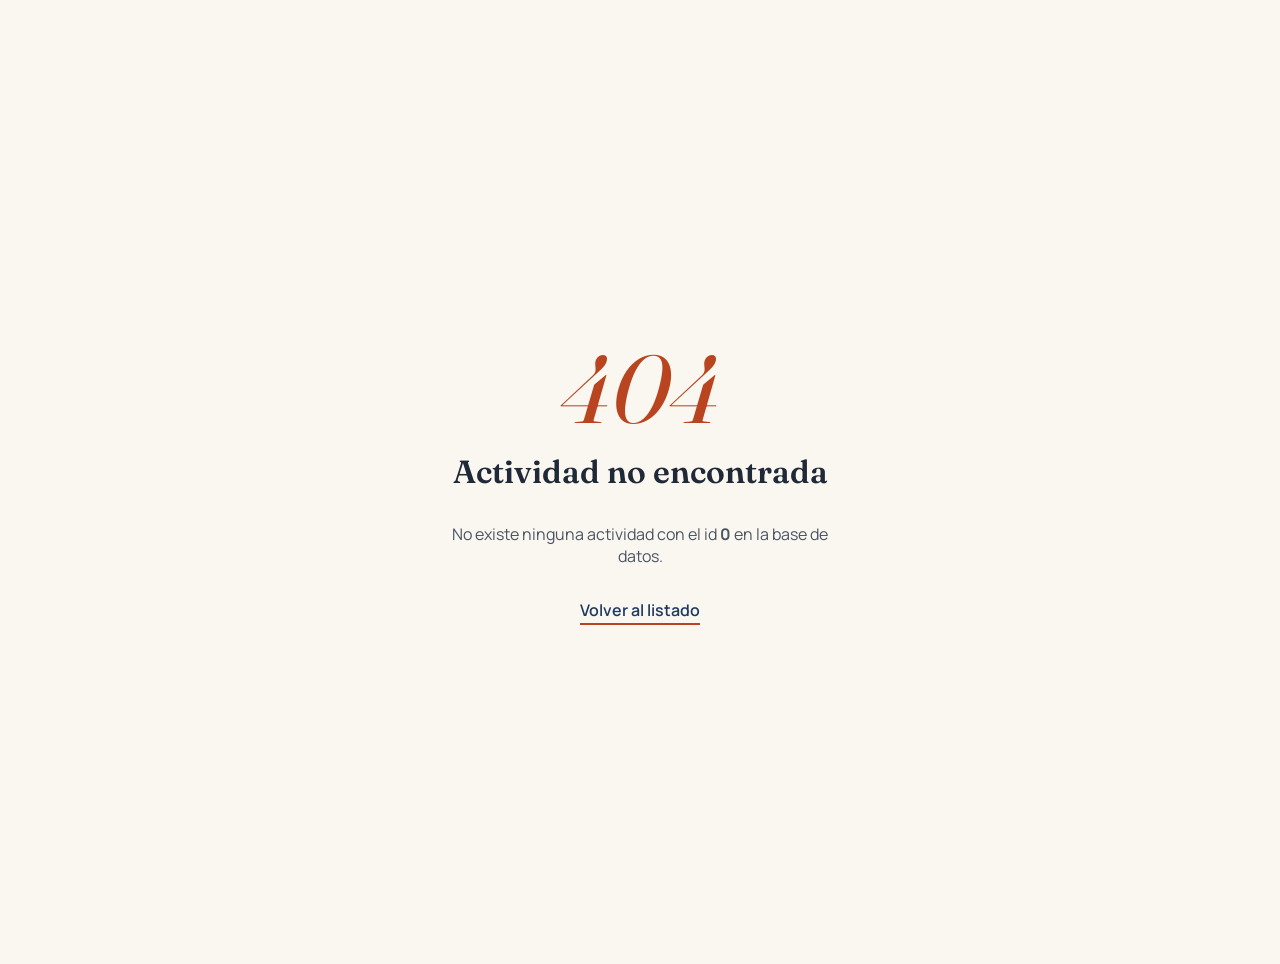
==== OneDrive/Documentos/NetBeansProjects/backend-actividades/src/main/resources/templates/no-encontrada.html @ 803bc770 "primera carga" ====
<!DOCTYPE html>
<html lang="es" xmlns:th="http://www.thymeleaf.org">
<head>
    <meta charset="UTF-8">
    <meta name="viewport" content="width=device-width, initial-scale=1.0">
    <title>Actividad no encontrada</title>
    <link rel="preconnect" href="https://fonts.googleapis.com">
    <link rel="preconnect" href="https://fonts.gstatic.com" crossorigin>
    <link href="https://fonts.googleapis.com/css2?family=Fraunces:opsz,wght@9..144,400;9..144,600;9..144,700&family=Manrope:wght@400;500;600;700&display=swap" rel="stylesheet">
    <style>
        body {
            font-family: 'Manrope', sans-serif;
            background: #FAF6F0;
            color: #1F2937;
            display: flex;
            flex-direction: column;
            align-items: center;
            justify-content: center;
            min-height: 100vh;
            margin: 0;
            padding: 2rem;
            text-align: center;
        }
        .grande {
            font-family: 'Fraunces', serif;
            font-style: italic;
            font-size: 6rem;
            color: #B8451F;
            line-height: 1;
        }
        h1 {
            font-family: 'Fraunces', serif;
            font-weight: 600;
            font-size: 2rem;
            margin: 1rem 0;
        }
        p { color: #4B5563; max-width: 40ch; margin-bottom: 2rem; }
        a {
            color: #1E3A5F;
            font-weight: 600;
            text-decoration: none;
            border-bottom: 2px solid #B8451F;
            padding-bottom: 2px;
        }
    </style>
</head>
<body>
<div class="grande">404</div>
<h1>Actividad no encontrada</h1>
<p>No existe ninguna actividad con el id <strong th:text="${idBuscado}">0</strong> en la base de datos.</p>
<a th:href="@{/vista/actividades}">Volver al listado</a>
</body>
</html>
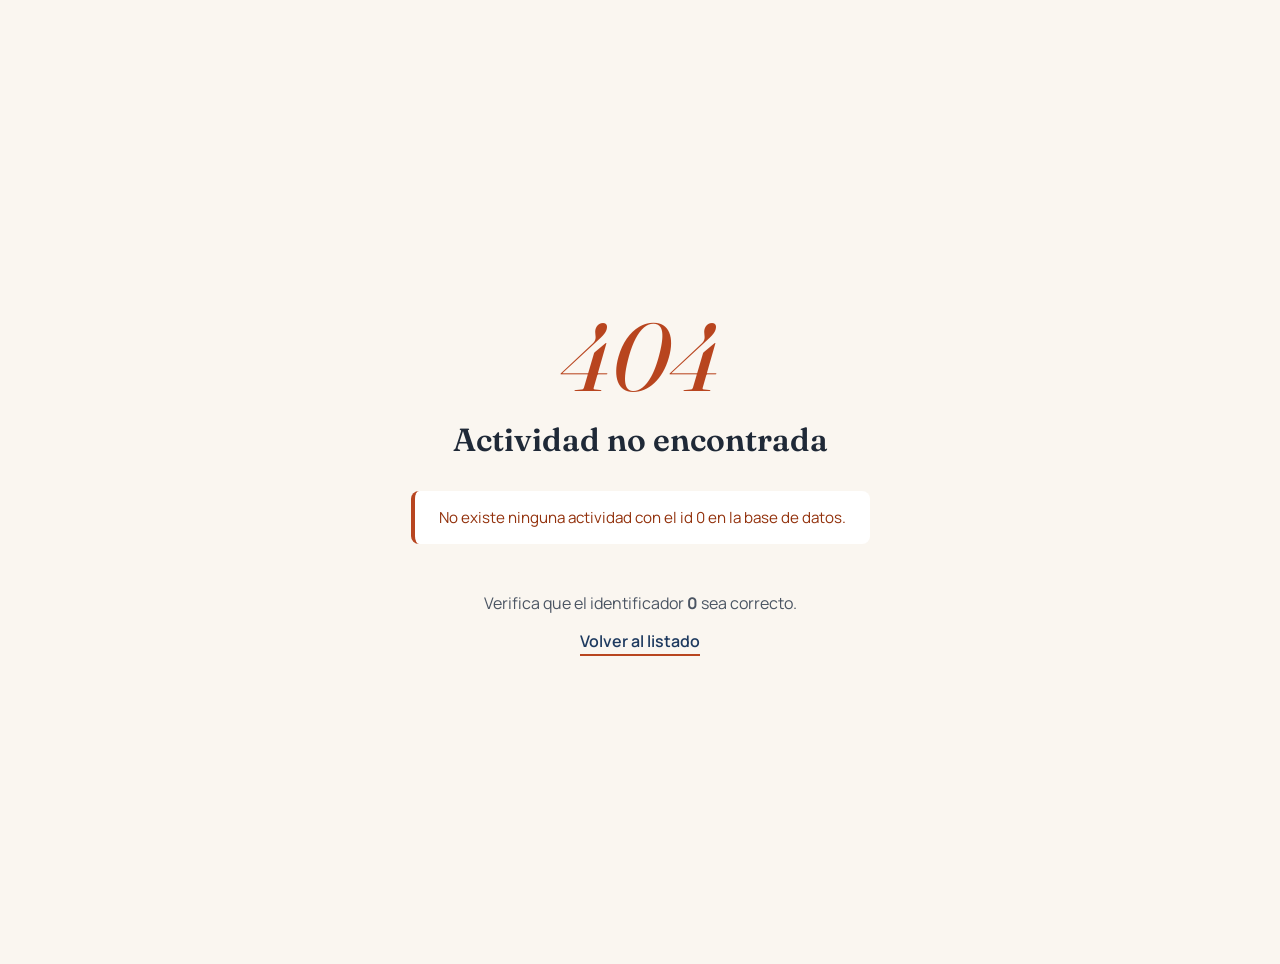
==== commit 02a595f7: "Archivo con DTO, manejo de errores y eliminacion de archivos duplicados" ====
--- a/OneDrive/Documentos/NetBeansProjects/backend-actividades/src/main/resources/templates/no-encontrada.html
+++ b/OneDrive/Documentos/NetBeansProjects/backend-actividades/src/main/resources/templates/no-encontrada.html
@@ -34,7 +34,17 @@
             font-size: 2rem;
             margin: 1rem 0;
         }
-        p { color: #4B5563; max-width: 40ch; margin-bottom: 2rem; }
+        p { color: #4B5563; max-width: 50ch; margin-bottom: 1rem; }
+        .mensaje-error {
+            background: white;
+            border-left: 4px solid #B8451F;
+            padding: 1rem 1.5rem;
+            border-radius: 8px;
+            color: #92310C;
+            max-width: 50ch;
+            margin: 1rem 0 2rem;
+            font-size: 0.95rem;
+        }
         a {
             color: #1E3A5F;
             font-weight: 600;
@@ -47,7 +57,10 @@
 <body>
 <div class="grande">404</div>
 <h1>Actividad no encontrada</h1>
-<p>No existe ninguna actividad con el id <strong th:text="${idBuscado}">0</strong> en la base de datos.</p>
+<div class="mensaje-error" th:if="${mensajeError}" th:text="${mensajeError}">
+    No existe ninguna actividad con el id 0 en la base de datos.
+</div>
+<p>Verifica que el identificador <strong th:text="${idBuscado}">0</strong> sea correcto.</p>
 <a th:href="@{/vista/actividades}">Volver al listado</a>
 </body>
 </html>
